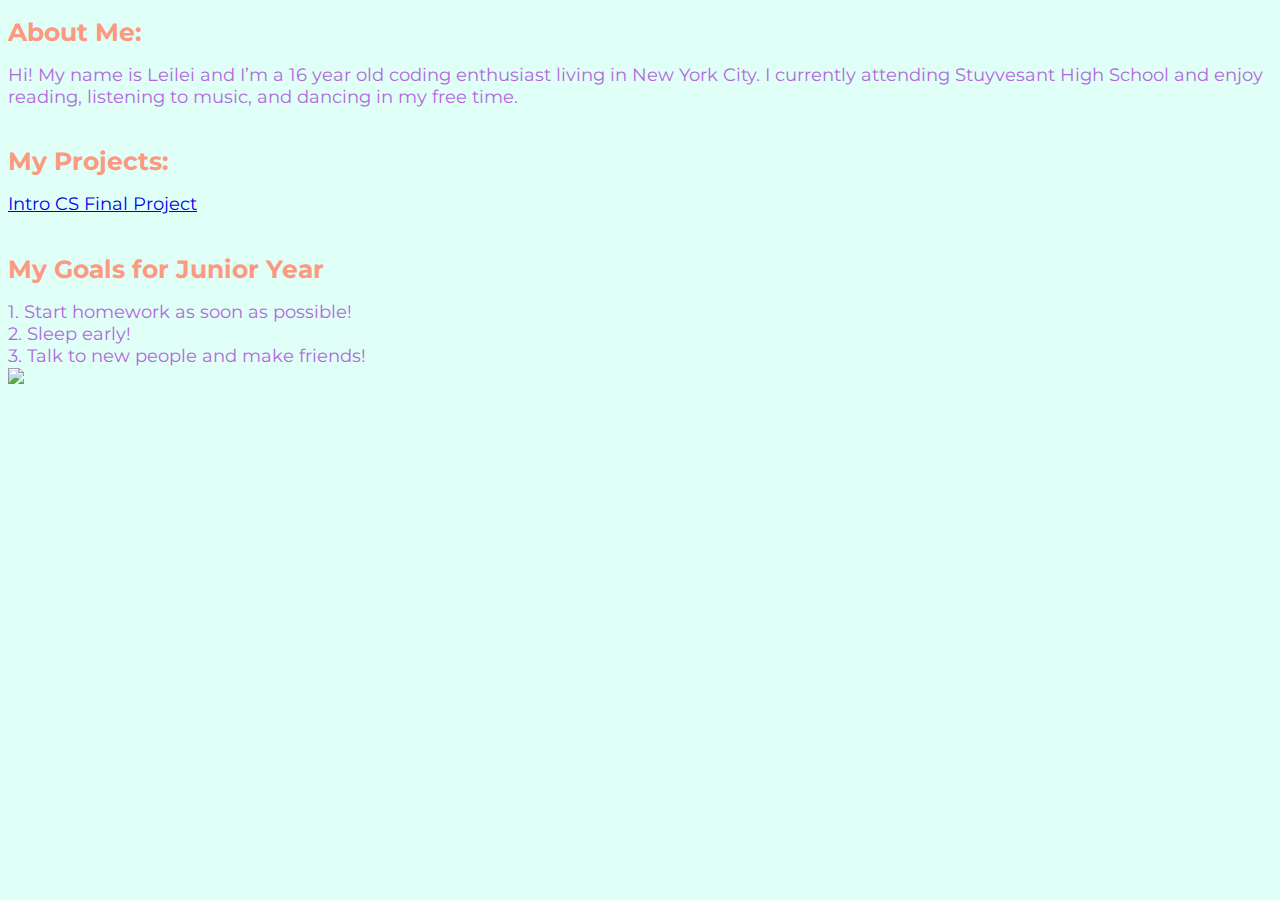
==== index.html @ 3d40970d "add resume files" ====
<!DOCTYPE html>
<html lang="en" dir="ltr">
  <head >
    <meta charset="utf-8">
    <title>Leilei Hao</title>
    <link rel="stylesheet" href="file.css">
    <link href="https://fonts.googleapis.com/css?family=Montserrat" rel="stylesheet">
  </head>
  <body>
    <h1 class="page-section">About Me:</h1>
    Hi! My name is Leilei and I’m a 16 year old coding enthusiast living in New York City.
    I currently attending Stuyvesant High School and enjoy reading, listening to music, and dancing in my free time.

    </br> </br>
    <h1 class="page-section">My Projects:</h1>
    <a href="http://marge.stuy.edu/~lhao00/final_project/project.html">Intro CS Final Project</a>

    </br> </br>
    <h1 class="page-section">My Goals for Junior Year</h1>
    1. Start homework as soon as possible! </br>
    2. Sleep early! </br>
    3. Talk to new people and make friends! </br>
    <img src="https://i.amz.mshcdn.com/TJqeXp1N-MEbWXISPmkNbWRAEbM=/fit-in/1200x9600/https%3A%2F%2Fblueprint-api-production.s3.amazonaws.com%2Fuploads%2Fcard%2Fimage%2F533547%2F597c331d-08d8-4d27-8aa8-b98275e3c6ce.jpg">
  <br></br>

  <script type="text/javascript" src="resume.js">

  </script>
  </body>
</html>
---- file.css ----
h1 {
  color: rgb(252, 153, 128);
  font-size: 25px;
  font-family: 'Montserrat', sans-serif;
}

body {
  color: rgb(178, 104, 221);
  font-size: 18px;
  font-family: 'Montserrat', sans-serif;
  background-color: rgb(224, 255, 247);
}
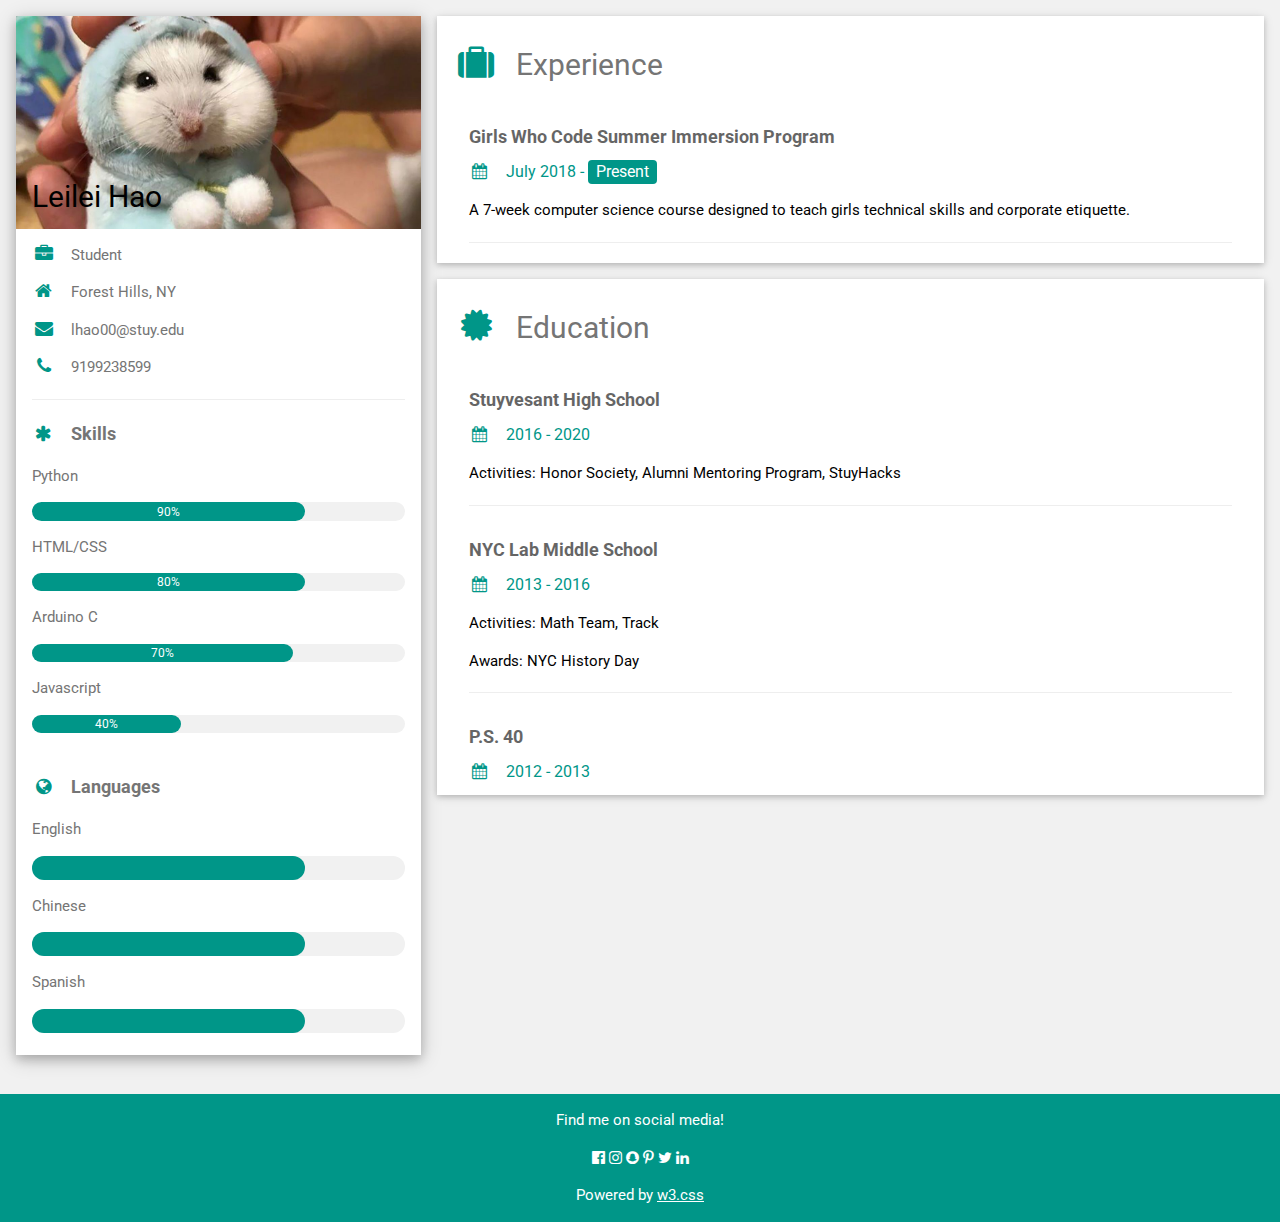
==== commit 89ae80f2: "Rename cv.html to index.html" ====
--- a/index.html
+++ b/index.html
@@ -1,30 +1,135 @@
 <!DOCTYPE html>
-<html lang="en" dir="ltr">
-  <head >
-    <meta charset="utf-8">
-    <title>Leilei Hao</title>
-    <link rel="stylesheet" href="file.css">
-    <link href="https://fonts.googleapis.com/css?family=Montserrat" rel="stylesheet">
-  </head>
-  <body>
-    <h1 class="page-section">About Me:</h1>
-    Hi! My name is Leilei and I’m a 16 year old coding enthusiast living in New York City.
-    I currently attending Stuyvesant High School and enjoy reading, listening to music, and dancing in my free time.
+<html>
+<title>Leilei Hao</title>
+<meta charset="UTF-8">
+<meta name="viewport" content="width=device-width, initial-scale=1">
+<link rel="stylesheet" href="https://www.w3schools.com/w3css/4/w3.css">
+<link rel='stylesheet' href='https://fonts.googleapis.com/css?family=Roboto'>
+<link rel="stylesheet" href="https://cdnjs.cloudflare.com/ajax/libs/font-awesome/4.7.0/css/font-awesome.min.css">
+<style>
+html,body,h1,h2,h3,h4,h5,h6 {font-family: "Roboto", sans-serif}
+</style>
+<body class="w3-light-grey">
 
-    </br> </br>
-    <h1 class="page-section">My Projects:</h1>
-    <a href="http://marge.stuy.edu/~lhao00/final_project/project.html">Intro CS Final Project</a>
+<!-- Page Container -->
+<div class="w3-content w3-margin-top" style="max-width:1400px;">
 
-    </br> </br>
-    <h1 class="page-section">My Goals for Junior Year</h1>
-    1. Start homework as soon as possible! </br>
-    2. Sleep early! </br>
-    3. Talk to new people and make friends! </br>
-    <img src="https://i.amz.mshcdn.com/TJqeXp1N-MEbWXISPmkNbWRAEbM=/fit-in/1200x9600/https%3A%2F%2Fblueprint-api-production.s3.amazonaws.com%2Fuploads%2Fcard%2Fimage%2F533547%2F597c331d-08d8-4d27-8aa8-b98275e3c6ce.jpg">
-  <br></br>
+  <!-- The Grid -->
+  <div class="w3-row-padding">
 
-  <script type="text/javascript" src="resume.js">
+    <!-- Left Column -->
+    <div class="w3-third">
 
-  </script>
-  </body>
+      <div class="w3-white w3-text-grey w3-card-4">
+        <div class="w3-display-container">
+          <img src="hamster.jpg" style="width:100%" alt="Avatar">
+          <div class="w3-display-bottomleft w3-container w3-text-black">
+            <h2>Leilei Hao</h2>
+          </div>
+        </div>
+        <div class="w3-container">
+          <p><i class="fa fa-briefcase fa-fw w3-margin-right w3-large w3-text-teal"></i>Student</p>
+          <p><i class="fa fa-home fa-fw w3-margin-right w3-large w3-text-teal"></i>Forest Hills, NY</p>
+          <p><i class="fa fa-envelope fa-fw w3-margin-right w3-large w3-text-teal"></i>lhao00@stuy.edu</p>
+          <p><i class="fa fa-phone fa-fw w3-margin-right w3-large w3-text-teal"></i>9199238599</p>
+          <hr>
+
+          <p class="w3-large"><b><i class="fa fa-asterisk fa-fw w3-margin-right w3-text-teal"></i>Skills</b></p>
+          <p>Python</p>
+          <div class="w3-light-grey w3-round-xlarge w3-small">
+            <div class="w3-container w3-center w3-round-xlarge w3-teal" style="width:90%" id=myBar1>90%</div>
+          </div>
+          <p>HTML/CSS</p>
+          <div class="w3-light-grey w3-round-xlarge w3-small">
+            <div class="w3-container w3-center w3-round-xlarge w3-teal" style="width:80%" id=myBar2>
+              <div class="w3-center w3-text-white">80%</div>
+            </div>
+          </div>
+          <p>Arduino C</p>
+          <div class="w3-light-grey w3-round-xlarge w3-small">
+            <div class="w3-container w3-center w3-round-xlarge w3-teal" style="width:70%" id=myBar3>70%</div>
+          </div>
+          <p>Javascript</p>
+          <div class="w3-light-grey w3-round-xlarge w3-small">
+            <div class="w3-container w3-center w3-round-xlarge w3-teal" style="width:40%" id=myBar4>40%</div>
+          </div>
+          <br>
+
+          <p class="w3-large w3-text-theme"><b><i class="fa fa-globe fa-fw w3-margin-right w3-text-teal"></i>Languages</b></p>
+          <p>English</p>
+          <div class="w3-light-grey w3-round-xlarge">
+            <div class="w3-round-xlarge w3-teal" style="height:24px;width:100%" id=myBar5></div>
+          </div>
+          <p>Chinese</p>
+          <div class="w3-light-grey w3-round-xlarge">
+            <div class="w3-round-xlarge w3-teal" style="height:24px;width:100%" id=myBar6></div>
+          </div>
+          <p>Spanish</p>
+          <div class="w3-light-grey w3-round-xlarge">
+            <div class="w3-round-xlarge w3-teal" style="height:24px;width:75%" id=myBar7></div>
+          </div>
+          <br>
+        </div>
+      </div><br>
+
+    <!-- End Left Column -->
+    </div>
+
+    <!-- Right Column -->
+    <div class="w3-twothird">
+
+      <div class="w3-container w3-card w3-white w3-margin-bottom">
+        <h2 class="w3-text-grey w3-padding-16"><i class="fa fa-suitcase fa-fw w3-margin-right w3-xxlarge w3-text-teal"></i>Experience</h2>
+        <div class="w3-container">
+          <h5 class="w3-opacity"><b>Girls Who Code Summer Immersion Program</b></h5>
+          <h6 class="w3-text-teal"><i class="fa fa-calendar fa-fw w3-margin-right"></i>July 2018 - <span class="w3-tag w3-teal w3-round">Present</span></h6>
+          <p>A 7-week computer science course designed to teach girls technical skills and corporate etiquette.</p>
+          <hr>
+</div>
+</div>
+
+
+      <div class="w3-container w3-card w3-white">
+        <h2 class="w3-text-grey w3-padding-16"><i class="fa fa-certificate fa-fw w3-margin-right w3-xxlarge w3-text-teal"></i>Education</h2>
+        <div class="w3-container">
+          <h5 class="w3-opacity"><b>Stuyvesant High School</b></h5>
+          <h6 class="w3-text-teal"><i class="fa fa-calendar fa-fw w3-margin-right"></i>2016 - 2020</h6>
+          <p>Activities: Honor Society, Alumni Mentoring Program, StuyHacks</p>
+          <hr>
+        </div>
+        <div class="w3-container">
+          <h5 class="w3-opacity"><b>NYC Lab Middle School</b></h5>
+          <h6 class="w3-text-teal"><i class="fa fa-calendar fa-fw w3-margin-right"></i>2013 - 2016</h6>
+          <p>Activities: Math Team, Track</p>
+          <p>Awards: NYC History Day</p>
+          <hr>
+        </div>
+        <div class="w3-container">
+          <h5 class="w3-opacity"><b>P.S. 40</b></h5>
+          <h6 class="w3-text-teal"><i class="fa fa-calendar fa-fw w3-margin-right"></i>2012 - 2013</h6>
+        </div>
+      </div>
+
+    <!-- End Right Column -->
+    </div>
+
+  <!-- End Grid -->
+  </div>
+
+  <!-- End Page Container -->
+</div>
+
+<footer class="w3-container w3-teal w3-center w3-margin-top">
+  <p>Find me on social media!</p>
+  <i class="fa fa-facebook-official w3-hover-opacity"></i>
+  <i class="fa fa-instagram w3-hover-opacity"></i>
+  <i class="fa fa-snapchat w3-hover-opacity"></i>
+  <i class="fa fa-pinterest-p w3-hover-opacity"></i>
+  <i class="fa fa-twitter w3-hover-opacity"></i>
+  <i class="fa fa-linkedin w3-hover-opacity"></i>
+  <p>Powered by <a href="https://www.w3schools.com/w3css/default.asp" target="_blank">w3.css</a></p>
+</footer>
+<script type="text/javascript" src="resume.js">
+</script>
+</body>
 </html>
